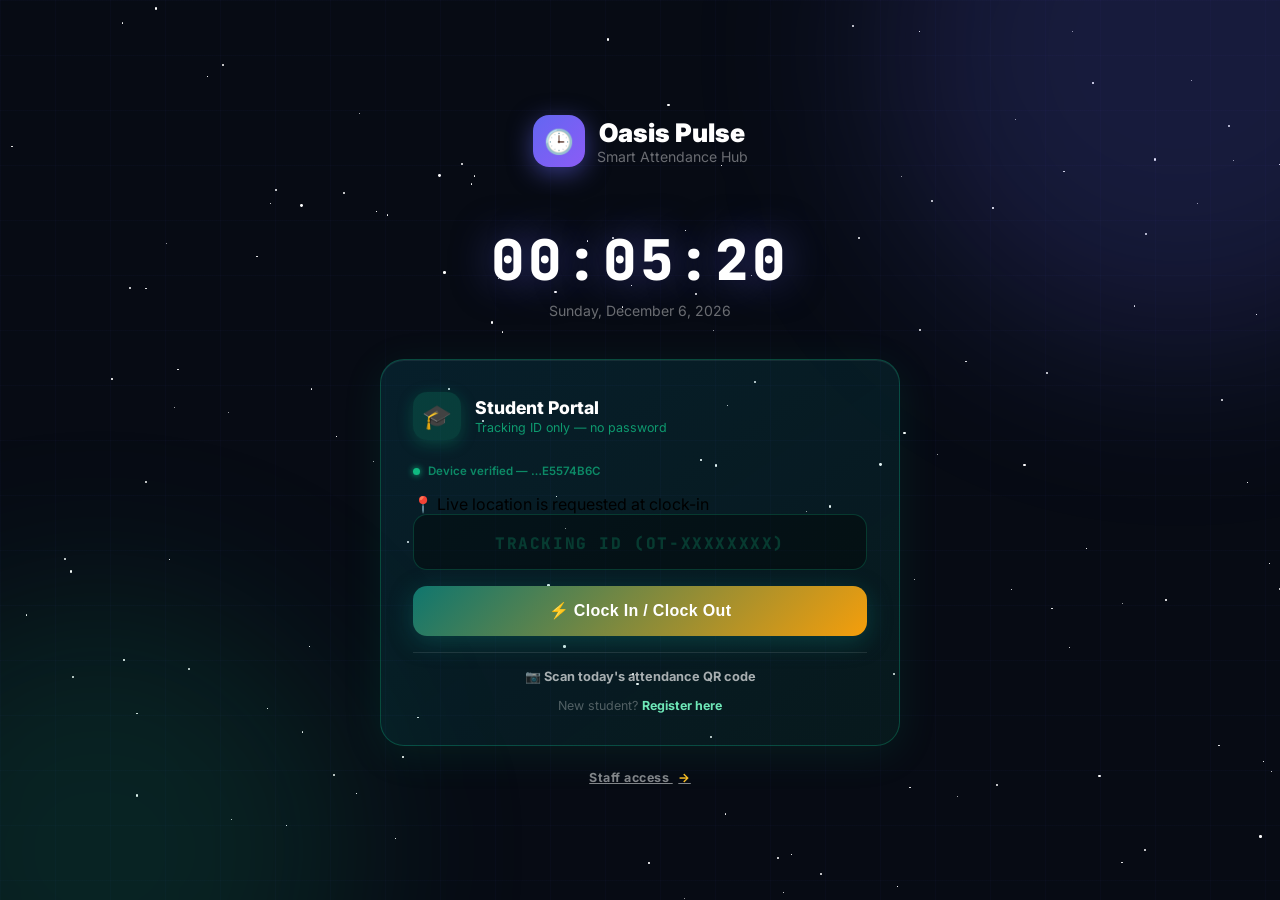
==== client/index.html @ b150f9ae "feat: student punch terminal, device binding, MAC/GPS, admin login fix, full UI redesign" ====
<!DOCTYPE html>
<html lang="en">
<head>
  <meta charset="UTF-8" />
  <meta name="viewport" content="width=device-width, initial-scale=1.0" />
  <title>Oasis Pulse - Smart Attendance Hub</title>
  <link rel="preconnect" href="https://fonts.googleapis.com" />
  <link href="https://fonts.googleapis.com/css2?family=Inter:wght@400;500;600;700;800;900&family=JetBrains+Mono:wght@400;700&display=swap" rel="stylesheet" />
  <style>
    *, *::before, *::after { box-sizing: border-box; margin: 0; padding: 0; }
    body {
      font-family: 'Inter', sans-serif;
      background: #070b14;
      min-height: 100vh;
      overflow-x: hidden;
      -webkit-font-smoothing: antialiased;
    }

    /* ── Stars ── */
    .stars { position: fixed; inset: 0; pointer-events: none; z-index: 0; }
    .star  { position: absolute; background: white; border-radius: 50%; animation: twinkle linear infinite; }
    @keyframes twinkle { 0%,100%{opacity:.05} 50%{opacity:.9} }

    /* ── Grid ── */
    .grid-bg {
      position: fixed; inset: 0; z-index: 0; pointer-events: none;
      background-image: linear-gradient(rgba(99,102,241,.03) 1px, transparent 1px),
                        linear-gradient(90deg, rgba(99,102,241,.03) 1px, transparent 1px);
      background-size: 55px 55px;
    }

    /* ── Orbs ── */
    .orb { position: fixed; border-radius: 50%; filter: blur(90px); pointer-events: none; z-index: 0; }
    .orb1 { width:600px;height:600px;background:rgba(99,102,241,.18);top:-250px;right:-200px; animation:drift 14s ease-in-out infinite; }
    .orb2 { width:500px;height:500px;background:rgba(16,185,129,.14);bottom:-200px;left:-150px; animation:drift 18s ease-in-out infinite reverse; }
    @keyframes drift { 0%,100%{transform:translate(0,0)} 50%{transform:translate(50px,-40px)} }

    /* ── Page layout ── */
    .page {
      min-height: 100vh; position: relative; z-index: 1;
      display: flex; flex-direction: column; align-items: center;
      justify-content: center; padding: 2rem 1rem;
    }

    /* ── Brand ── */
    .brand {
      text-align: center; margin-bottom: 2.5rem;
    }
    .brand-logo {
      display: inline-flex; align-items: center; gap: .75rem;
      margin-bottom: 1rem;
    }
    .brand-icon {
      width: 52px; height: 52px;
      background: linear-gradient(135deg, #6366f1, #8b5cf6);
      border-radius: 16px; display: flex; align-items: center; justify-content: center;
      font-size: 1.5rem; box-shadow: 0 6px 24px rgba(99,102,241,.5);
    }
    .brand-name { font-size: 1.6rem; font-weight: 900; color: white; }
    .brand-tagline { font-size: .88rem; color: rgba(255,255,255,.4); }

    /* ── Live clock ── */
    .live-clock {
      font-family: 'JetBrains Mono', monospace;
      font-size: 3.5rem; font-weight: 900; color: white;
      letter-spacing: .06em; text-align: center; margin-bottom: .3rem;
      text-shadow: 0 0 40px rgba(99,102,241,.5);
    }
    .live-date { font-size: .88rem; color: rgba(255,255,255,.4); text-align: center; margin-bottom: 2.5rem; }

    /* ── Portal grid ── */
    .portal-grid {
      display: grid; grid-template-columns: 1fr;
      gap: 1.5rem; width: 100%; max-width: 520px;
    }
    @media (max-width: 640px) { .portal-grid { grid-template-columns: 1fr; } }

    /* ── Portal card base ── */
    .portal-card {
      border-radius: 24px; padding: 2rem;
      border: 1.5px solid transparent;
      position: relative; overflow: hidden;
      transition: transform .3s cubic-bezier(.4,0,.2,1), box-shadow .3s ease;
      cursor: default;
    }

    /* ── STUDENT card — teal theme ── */
    .portal-card.student {
      background: linear-gradient(145deg, rgba(6,182,212,.12) 0%, rgba(16,185,129,.08) 100%);
      border-color: rgba(16,185,129,.3);
      box-shadow: 0 8px 40px rgba(16,185,129,.1), inset 0 1px 0 rgba(255,255,255,.07);
    }
    .portal-card.student:hover { transform: translateY(-4px); box-shadow: 0 20px 60px rgba(16,185,129,.2), inset 0 1px 0 rgba(255,255,255,.1); }

    /* Card header */
    .card-head {
      display: flex; align-items: center; gap: .875rem; margin-bottom: 1.5rem;
    }
    .card-icon {
      width: 48px; height: 48px; border-radius: 14px;
      display: flex; align-items: center; justify-content: center; font-size: 1.5rem; flex-shrink: 0;
    }
    .student .card-icon { background: rgba(16,185,129,.2); box-shadow: 0 4px 16px rgba(16,185,129,.25); }
    .card-title { font-size: 1.1rem; font-weight: 800; color: white; }
    .card-sub   { font-size: .78rem; margin-top: .15rem; }
    .student .card-sub { color: rgba(16,185,129,.8); }

    /* ── ID input field ── */
    .id-field {
      display: flex; gap: .5rem; margin-bottom: 1rem;
    }
    .id-input {
      flex: 1; padding: .875rem 1rem;
      background: rgba(0,0,0,.35);
      border: 1.5px solid rgba(16,185,129,.25);
      border-radius: 14px;
      font-family: 'JetBrains Mono', monospace;
      font-size: 1.2rem; font-weight: 900;
      color: #6ee7b7; letter-spacing: .18em;
      text-align: center; text-transform: uppercase;
      outline: none; transition: all .2s ease;
    }
    .id-input::placeholder { color: rgba(16,185,129,.25); letter-spacing: .1em; font-size: 1rem; }
    .id-input:focus {
      border-color: rgba(16,185,129,.7);
      background: rgba(0,0,0,.5);
      box-shadow: 0 0 0 3px rgba(16,185,129,.15), 0 0 20px rgba(16,185,129,.1);
      color: white;
    }

    /* ── Punch button ── */
    .punch-btn {
      width: 100%; padding: .95rem; border: none; border-radius: 14px;
      font-size: 1rem; font-weight: 800; cursor: pointer;
      transition: all .25s cubic-bezier(.4,0,.2,1);
      display: flex; align-items: center; justify-content: center; gap: .6rem;
      letter-spacing: .02em;
    }
    .punch-btn.idle {
      background: linear-gradient(135deg, #0f766e, #f59e0b);
      color: white; box-shadow: 0 6px 24px rgba(15,118,110,.4);
    }
    .punch-btn.idle:hover { transform: translateY(-2px); box-shadow: 0 12px 36px rgba(245,158,11,.45); }
    .punch-btn.loading {
      background: rgba(255,255,255,.08); color: rgba(255,255,255,.5);
      cursor: not-allowed;
    }
    .punch-btn.success-in  { background: linear-gradient(135deg,#0f766e,#14b8a6); color:white; box-shadow:0 6px 24px rgba(20,184,166,.5); }
    .punch-btn.success-out { background: linear-gradient(135deg,#dc2626,#e11d48); color:white; box-shadow:0 6px 24px rgba(225,29,72,.4); }
    .punch-btn.done        { background: rgba(255,255,255,.06); color:rgba(255,255,255,.4); cursor:not-allowed; }
    .punch-btn.error-state { background: rgba(239,68,68,.2); border:1px solid rgba(239,68,68,.4); color:#fca5a5; cursor:not-allowed; }
    .spin { width:18px;height:18px;border:2px solid rgba(255,255,255,.25);border-top-color:white;border-radius:50%;animation:spin .7s linear infinite;flex-shrink:0; }
    @keyframes spin { to{transform:rotate(360deg)} }

    /* ── Status result panel ── */
    .result-panel {
      margin-top: .875rem;
      border-radius: 12px; padding: .875rem 1rem;
      font-size: .82rem; font-weight: 500;
      display: none; animation: popIn .3s cubic-bezier(.4,0,.2,1);
    }
    @keyframes popIn { from{opacity:0;transform:scale(.96)} to{opacity:1;transform:scale(1)} }
    .result-panel.in   { background:rgba(16,185,129,.12); border:1px solid rgba(16,185,129,.3); color:#6ee7b7; display:block; }
    .result-panel.out  { background:rgba(239,68,68,.12);  border:1px solid rgba(239,68,68,.3);  color:#fca5a5; display:block; }
    .result-panel.done { background:rgba(245,158,11,.1);  border:1px solid rgba(245,158,11,.3); color:#fcd34d; display:block; }
    .result-panel.err  { background:rgba(239,68,68,.1);   border:1px solid rgba(239,68,68,.25); color:#fca5a5; display:block; }

    .result-name { font-size: .95rem; font-weight: 800; color: white; margin-bottom: .25rem; }
    .result-time { font-family: 'JetBrains Mono', monospace; font-size: .8rem; opacity: .7; }

    /* Device strip */
    .device-strip {
      display: flex; align-items: center; gap: .5rem;
      font-size: .72rem; color: rgba(16,185,129,.7);
      margin-bottom: 1rem; font-weight: 600;
    }
    .device-dot { width: 7px; height: 7px; border-radius: 50%; background: #10b981; box-shadow: 0 0 6px #10b981; flex-shrink: 0; animation: pulse 2s infinite; }
    @keyframes pulse { 0%,100%{opacity:1} 50%{opacity:.4} }

    .reg-link { text-align: center; margin-top: .875rem; font-size: .78rem; color: rgba(255,255,255,.3); }
    .reg-link a { color: #6ee7b7; font-weight: 700; text-decoration: none; }
    .reg-link a:hover { color: white; }

    .admin-entry {
      margin-top: 1.5rem; color: rgba(255,255,255,.5); font-size: .78rem;
      font-weight: 700; letter-spacing: .04em; transition: color .2s ease;
    }
    .admin-entry span { color: #fbbf24; margin-left: .35rem; }
    .admin-entry:hover { color: white; }

    .qr-access {
      margin-top: 1rem; padding-top: 1rem;
      border-top: 1px solid rgba(255,255,255,.1);
    }
    .qr-access summary {
      color: rgba(255,255,255,.65); cursor: pointer; font-size: .8rem;
      font-weight: 700; text-align: center; list-style: none;
    }
    .qr-access summary::-webkit-details-marker { display: none; }
    .qr-access summary:hover { color: white; }
    .qr-scanner-area {
      width: 100%; max-width: 280px; aspect-ratio: 1; margin: 1rem auto;
      background: #020617; border-radius: 14px; overflow: hidden; position: relative;
      display: grid; place-items: center; color: rgba(255,255,255,.55); text-align: center;
    }
    .qr-scanner-area video { width: 100%; height: 100%; object-fit: cover; }
    .scan-frame { position: absolute; inset: 18px; border: 2px solid #fbbf24; border-radius: 10px; pointer-events: none; }
    .scan-line { position: absolute; left: 0; right: 0; height: 2px; background: #fbbf24; animation: scanMove 2s linear infinite; }
    @keyframes scanMove { 0% { top: 10%; } 50% { top: 90%; } 100% { top: 10%; } }
    .qr-controls { display: flex; gap: .5rem; }
    .qr-controls button { flex: 1; padding: .65rem; border: 1px solid rgba(255,255,255,.2); border-radius: 10px; background: rgba(255,255,255,.08); color: white; cursor: pointer; font-weight: 700; }
    .qr-controls button:hover:not(:disabled) { background: rgba(251,191,36,.18); border-color: #fbbf24; }
    .qr-controls button:disabled { opacity: .45; cursor: not-allowed; }
  </style>
</head>
<body>

<div class="stars"  id="stars"></div>
<div class="grid-bg"></div>
<div class="orb orb1"></div>
<div class="orb orb2"></div>

<div class="page">

  <!-- Brand -->
  <div class="brand">
    <div class="brand-logo">
      <div class="brand-icon">🕒</div>
      <div>
        <div class="brand-name">Oasis Pulse</div>
        <div class="brand-tagline">Smart Attendance Hub</div>
      </div>
    </div>
  </div>

  <!-- Live clock -->
  <div class="live-clock" id="live-clock">00:00:00</div>
  <div class="live-date"  id="live-date">—</div>

  <!-- Student portal -->
  <div class="portal-grid">

    <!-- ══ STUDENT PORTAL ══ -->
    <div class="portal-card student">
      <div class="card-head">
        <div class="card-icon">🎓</div>
        <div>
          <div class="card-title">Student Portal</div>
          <div class="card-sub">Tracking ID only — no password</div>
        </div>
      </div>

      <div class="device-strip">
        <span class="device-dot"></span>
        <span id="device-label">Detecting device…</span>
      </div>
      <div class="location-status" id="punch-location-status">📍 Live location is requested at clock-in</div>

      <form id="punch-form" novalidate autocomplete="off">
        <div class="id-field">
          <input type="text" id="clock-id-input" class="id-input"
                 placeholder="Tracking ID (OT-XXXXXXXX)" maxlength="12"
                 autocapitalize="characters" spellcheck="false"
                 autocomplete="off" />
        </div>

        <button type="submit" class="punch-btn idle" id="punch-btn">
          <span id="punch-btn-text">⚡ Clock In / Clock Out</span>
        </button>
      </form>

      <div class="result-panel" id="result-panel">
        <div class="result-name" id="result-name"></div>
        <div id="result-msg"></div>
        <div class="result-time" id="result-time"></div>
      </div>

      <details class="qr-access">
        <summary>📷 Scan today's attendance QR code</summary>
        <div class="qr-scanner-area" id="scanner-area">
          <div id="scanner-placeholder">Camera is off</div>
          <video id="qr-video" style="display:none;" playsinline></video>
          <div class="scan-frame" id="scan-frame" style="display:none;"><div class="scan-line"></div></div>
        </div>
        <div id="qr-alert" class="result-panel"></div>
        <div class="qr-controls">
          <button type="button" id="start-scan-btn">Start camera</button>
          <button type="button" id="stop-scan-btn" disabled>Stop camera</button>
        </div>
      </details>

      <div class="reg-link">
        New student? <a href="register.html">Register here</a>
      </div>
    </div>

  </div><!-- .portal-grid -->

  <a class="admin-entry" href="admin-login.html">Staff access <span>→</span></a>

</div><!-- .page -->

<div id="toast-container" style="position:fixed;bottom:1.5rem;right:1.5rem;z-index:9999;display:flex;flex-direction:column;gap:.5rem;"></div>

<script src="js/api.js"></script>
<script src="js/fingerprint.js"></script>
<script src="js/location.js"></script>
<script>
  // ── Stars ──────────────────────────────────────────────
  (function(){
    const c=document.getElementById('stars');
    for(let i=0;i<140;i++){
      const s=document.createElement('div'); s.className='star';
      const z=.4+Math.random()*2.4;
      s.style.cssText=`width:${z}px;height:${z}px;left:${Math.random()*100}%;top:${Math.random()*100}%;animation-duration:${1.5+Math.random()*3.5}s;animation-delay:${Math.random()*5}s`;
      c.appendChild(s);
    }
  })();

  // ── Auth redirect (if already logged in as admin) ─────
  const et=localStorage.getItem('tm_token'), eu=JSON.parse(localStorage.getItem('tm_user')||'null');
  if(et && eu && eu.role==='admin') window.location.href='admin.html';

  // ── If already logged in as student → pre-fill their ID
  if(et && eu && eu.role==='student'){
    const input=document.getElementById('clock-id-input');
    if(input && eu.clock_in_id) input.value=eu.clock_in_id;
  }

  // ── Live wall clock ────────────────────────────────────
  function updateClock(){
    const now=new Date();
    document.getElementById('live-clock').textContent=now.toLocaleTimeString('en-US',{hour12:false});
    document.getElementById('live-date').textContent=now.toLocaleDateString('en-US',{weekday:'long',year:'numeric',month:'long',day:'numeric'});
  }
  updateClock(); setInterval(updateClock,1000);

  // ── Fingerprint ────────────────────────────────────────
  let fp=null;
  (async()=>{
    try{
      fp=await getFingerprint();
      document.getElementById('device-label').textContent='Device verified — …'+fp.slice(-8).toUpperCase();
    }catch(e){
      document.getElementById('device-label').textContent='Device detection failed';
    }
  })();

  // ── Auto-format ID input ───────────────────────────────
  const idInput=document.getElementById('clock-id-input');
  idInput.addEventListener('input',function(){
    let v=this.value.toUpperCase().replace(/[^A-Z0-9-]/g,'');
    if(v.length>0&&!v.startsWith('OT-')){
      if(v.startsWith('OT')) v='OT-'+v.slice(2);
      else if(!v.includes('-')) v='OT-'+v;
    }
    this.value=v;
  });

  // ── Show toast ─────────────────────────────────────────
  function toast(msg,color){
    const t=document.createElement('div');
    t.style.cssText=`background:${color};color:white;padding:.75rem 1.25rem;border-radius:12px;font-size:.85rem;font-weight:600;box-shadow:0 8px 32px rgba(0,0,0,.4);max-width:320px;animation:slideIn .3s ease`;
    t.textContent=msg;
    document.getElementById('toast-container').appendChild(t);
    setTimeout(()=>{t.style.opacity='0';t.style.transition='opacity .3s';setTimeout(()=>t.remove(),350);},3500);
  }

  // ── Result panel helper ────────────────────────────────
  function showResult(type, name, msg, time){
    const panel=document.getElementById('result-panel');
    const btn  =document.getElementById('punch-btn');
    panel.className=`result-panel ${type}`;
    document.getElementById('result-name').textContent=name||'';
    document.getElementById('result-msg').textContent=msg||'';
    document.getElementById('result-time').textContent=time||'';

    if(type==='in'){
      btn.className='punch-btn success-out';
      document.getElementById('punch-btn-text').textContent='🚪 Clock Out now?';
      btn.disabled=false;
    } else if(type==='out'){
      btn.className='punch-btn done';
      document.getElementById('punch-btn-text').textContent='✅ Attendance Complete';
      btn.disabled=true;
    } else if(type==='done'){
      btn.className='punch-btn done';
      document.getElementById('punch-btn-text').textContent='✅ Already Complete Today';
      btn.disabled=true;
    } else {
      btn.className='punch-btn idle';
      document.getElementById('punch-btn-text').textContent='⚡ Clock In / Clock Out';
      btn.disabled=false;
    }
  }

  // ── Punch form ─────────────────────────────────────────
  let lastClockId = null;
  let lastToken   = null;
  let qrToken     = null;
  let punchState  = 'idle'; // idle | clocked_in | done

  document.getElementById('punch-form').addEventListener('submit', async e => {
    e.preventDefault();
    const clockId = idInput.value.trim().toUpperCase();

    if(!clockId || clockId.length < 4){
      showResult('err','','Please enter your Tracking ID (e.g. OT-ABC12345)','');
      return;
    }

    const btn=document.getElementById('punch-btn');
    btn.className='punch-btn loading'; btn.disabled=true;
    document.getElementById('punch-btn-text').innerHTML='<span class="spin"></span> Processing…';
    document.getElementById('result-panel').className='result-panel';

    try {
      const location = await getLiveLocation();
      setLocationStatus('punch-location-status', location);
      const data = await api.post('/attendance/punch', {
        clock_in_id: clockId,
        fingerprint: fp,
        qr_token: qrToken,
        latitude: location?.latitude,
        longitude: location?.longitude,
        accuracy: location?.accuracy
      });

      // Store auth from punch response
      if(data.token){
        localStorage.setItem('tm_token', data.token);
        localStorage.setItem('tm_user',  JSON.stringify(data.student));
      }

      lastClockId = clockId;
      lastToken   = data.token;
      qrToken = null;

      const att  = data.attendance;
      const ci   = att?.clock_in_time  ? new Date(att.clock_in_time).toLocaleTimeString('en-US',{hour:'2-digit',minute:'2-digit',second:'2-digit'})  : null;
      const co   = att?.clock_out_time ? new Date(att.clock_out_time).toLocaleTimeString('en-US',{hour:'2-digit',minute:'2-digit',second:'2-digit'}) : null;

      if(data.action==='clocked_in'){
        punchState='clocked_in';
        showResult('in', data.student.full_name, data.message, ci ? `Clocked in at ${ci}` : '');
        toast(data.message,'#10b981');
      } else if(data.action==='clocked_out'){
        punchState='done';
        showResult('out', data.student.full_name, data.message, `${ci} → ${co}`);
        toast(data.message,'#ef4444');
      } else if(data.action==='already_complete'){
        punchState='done';
        showResult('done', data.student?.full_name||'', data.error, `${ci} → ${co}`);
      }

    } catch(err) {
      btn.className='punch-btn idle'; btn.disabled=false;
      document.getElementById('punch-btn-text').textContent='⚡ Clock In / Clock Out';
      showResult('err','',err.message||'Something went wrong. Please try again.','');
    }
  });

  // ── QR scanner ─────────────────────────────────────────
  let videoStream = null;
  let scanning = false;
  let scanCanvas = null;
  let scanCtx = null;
  document.getElementById('start-scan-btn').addEventListener('click', startScanner);
  document.getElementById('stop-scan-btn').addEventListener('click', stopScanner);

  async function startScanner() {
    if (typeof jsQR === 'undefined') {
      const script = document.createElement('script');
      script.src = 'https://cdn.jsdelivr.net/npm/jsqr@1.4.0/dist/jsQR.js';
      script.onload = startScannerInternal;
      script.onerror = () => showQRAlert('QR scanner is unavailable. Enter your ID manually.', 'err');
      document.head.appendChild(script);
      return;
    }
    startScannerInternal();
  }

  async function startScannerInternal() {
    try {
      videoStream = await navigator.mediaDevices.getUserMedia({ video: { facingMode: 'environment' } });
      const video = document.getElementById('qr-video');
      video.srcObject = videoStream;
      await video.play();
      video.style.display = 'block';
      document.getElementById('scanner-placeholder').style.display = 'none';
      document.getElementById('scan-frame').style.display = 'block';
      document.getElementById('start-scan-btn').disabled = true;
      document.getElementById('stop-scan-btn').disabled = false;
      scanCanvas = document.createElement('canvas');
      scanCtx = scanCanvas.getContext('2d');
      scanning = true;
      showQRAlert('Camera active. Hold the daily QR code in the frame.', 'in');
      requestAnimationFrame(scanFrame);
    } catch (err) {
      showQRAlert('Camera access was denied. Enter your ID manually.', 'err');
    }
  }

  function stopScanner() {
    scanning = false;
    if (videoStream) videoStream.getTracks().forEach(track => track.stop());
    videoStream = null;
    document.getElementById('qr-video').style.display = 'none';
    document.getElementById('scanner-placeholder').style.display = 'block';
    document.getElementById('scan-frame').style.display = 'none';
    document.getElementById('start-scan-btn').disabled = false;
    document.getElementById('stop-scan-btn').disabled = true;
  }

  function scanFrame() {
    if (!scanning) return;
    const video = document.getElementById('qr-video');
    if (video.readyState === video.HAVE_ENOUGH_DATA) {
      scanCanvas.width = video.videoWidth;
      scanCanvas.height = video.videoHeight;
      scanCtx.drawImage(video, 0, 0, scanCanvas.width, scanCanvas.height);
      const code = jsQR(scanCtx.getImageData(0, 0, scanCanvas.width, scanCanvas.height).data, scanCanvas.width, scanCanvas.height);
      if (code) {
        stopScanner();
        processQRCode(code.data);
        return;
      }
    }
    requestAnimationFrame(scanFrame);
  }

  function showQRAlert(message, type) {
    const alert = document.getElementById('qr-alert');
    alert.className = `result-panel ${type}`;
    alert.textContent = message;
  }

  function processQRCode(raw) {
    try {
      const payload = JSON.parse(raw);
      if (!payload.token) throw new Error('Invalid QR code format.');
      qrToken = payload.token;
      showQRAlert('QR verified. Enter your Tracking ID to clock in.', 'in');
      if (idInput.value.trim()) document.getElementById('punch-form').requestSubmit();
    } catch (err) {
      qrToken = null;
      showQRAlert(err.message || 'Invalid or expired QR code.', 'err');
    }
  }

</script>
</body>
</html>
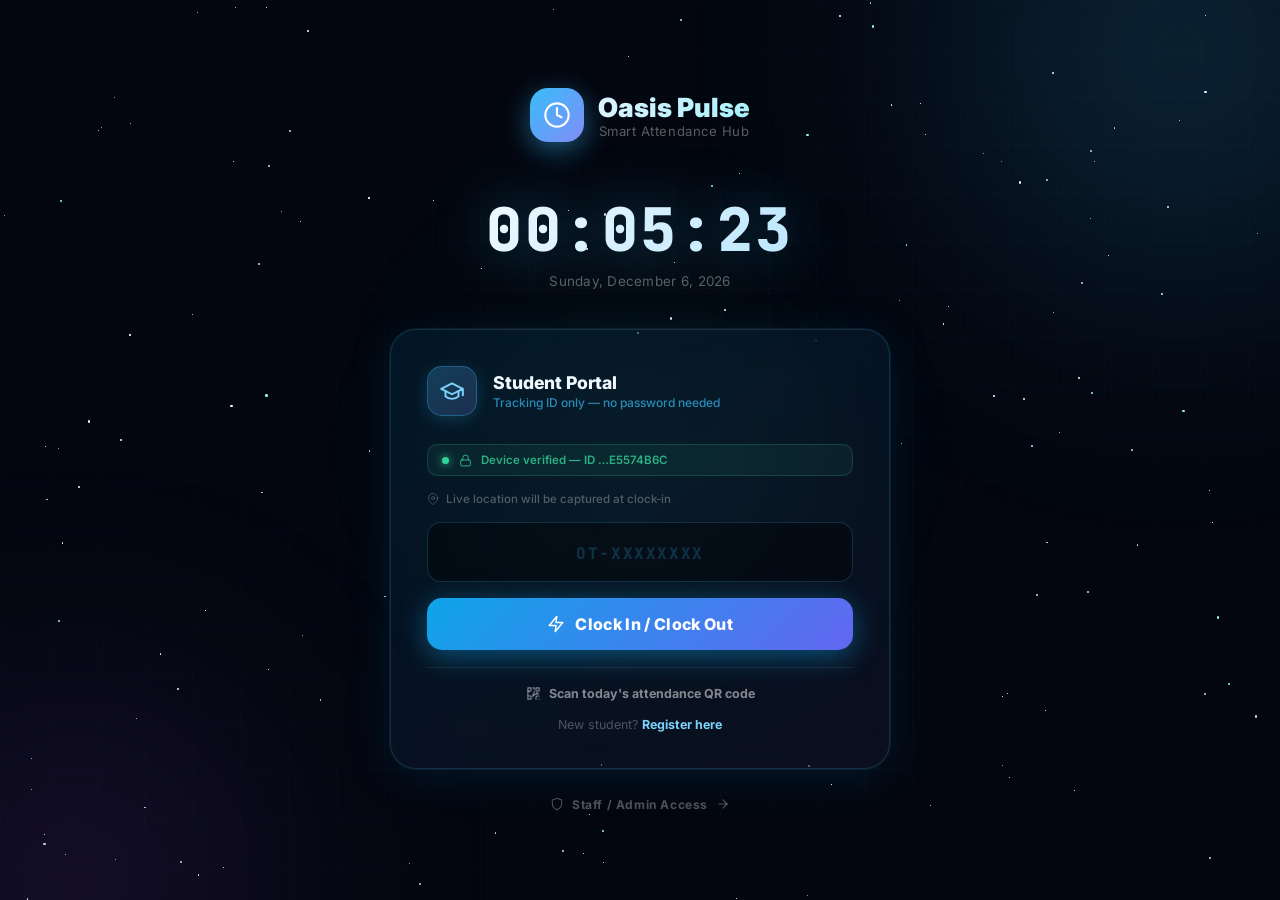
==== commit 89cb1074: "feat: full SVG icon redesign, new color palette, fix admin students, fix auto clock-out" ====
--- a/client/index.html
+++ b/client/index.html
@@ -1,231 +1,230 @@
 <!DOCTYPE html>
 <html lang="en">
 <head>
-  <meta charset="UTF-8" />
-  <meta name="viewport" content="width=device-width, initial-scale=1.0" />
-  <title>Oasis Pulse - Smart Attendance Hub</title>
-  <link rel="preconnect" href="https://fonts.googleapis.com" />
-  <link href="https://fonts.googleapis.com/css2?family=Inter:wght@400;500;600;700;800;900&family=JetBrains+Mono:wght@400;700&display=swap" rel="stylesheet" />
+  <meta charset="UTF-8"/>
+  <meta name="viewport" content="width=device-width,initial-scale=1.0"/>
+  <title>Oasis Pulse — Attendance</title>
+  <link rel="preconnect" href="https://fonts.googleapis.com"/>
+  <link href="https://fonts.googleapis.com/css2?family=Inter:wght@400;500;600;700;800;900&family=JetBrains+Mono:wght@400;700&display=swap" rel="stylesheet"/>
   <style>
-    *, *::before, *::after { box-sizing: border-box; margin: 0; padding: 0; }
-    body {
-      font-family: 'Inter', sans-serif;
-      background: #070b14;
-      min-height: 100vh;
-      overflow-x: hidden;
-      -webkit-font-smoothing: antialiased;
-    }
+    *,*::before,*::after{box-sizing:border-box;margin:0;padding:0}
+    body{font-family:'Inter',sans-serif;background:#03060f;min-height:100vh;overflow-x:hidden;-webkit-font-smoothing:antialiased}
 
     /* ── Stars ── */
-    .stars { position: fixed; inset: 0; pointer-events: none; z-index: 0; }
-    .star  { position: absolute; background: white; border-radius: 50%; animation: twinkle linear infinite; }
-    @keyframes twinkle { 0%,100%{opacity:.05} 50%{opacity:.9} }
-
-    /* ── Grid ── */
-    .grid-bg {
-      position: fixed; inset: 0; z-index: 0; pointer-events: none;
-      background-image: linear-gradient(rgba(99,102,241,.03) 1px, transparent 1px),
-                        linear-gradient(90deg, rgba(99,102,241,.03) 1px, transparent 1px);
-      background-size: 55px 55px;
-    }
-
-    /* ── Orbs ── */
-    .orb { position: fixed; border-radius: 50%; filter: blur(90px); pointer-events: none; z-index: 0; }
-    .orb1 { width:600px;height:600px;background:rgba(99,102,241,.18);top:-250px;right:-200px; animation:drift 14s ease-in-out infinite; }
-    .orb2 { width:500px;height:500px;background:rgba(16,185,129,.14);bottom:-200px;left:-150px; animation:drift 18s ease-in-out infinite reverse; }
-    @keyframes drift { 0%,100%{transform:translate(0,0)} 50%{transform:translate(50px,-40px)} }
-
-    /* ── Page layout ── */
-    .page {
-      min-height: 100vh; position: relative; z-index: 1;
-      display: flex; flex-direction: column; align-items: center;
-      justify-content: center; padding: 2rem 1rem;
-    }
+    .stars{position:fixed;inset:0;pointer-events:none;z-index:0}
+    .star{position:absolute;border-radius:50%;animation:twinkle linear infinite}
+    @keyframes twinkle{0%,100%{opacity:.04}50%{opacity:.95}}
+
+    /* ── Mesh grid ── */
+    .grid-bg{position:fixed;inset:0;z-index:0;pointer-events:none;
+      background-image:linear-gradient(rgba(56,189,248,.025) 1px,transparent 1px),
+                       linear-gradient(90deg,rgba(56,189,248,.025) 1px,transparent 1px);
+      background-size:48px 48px}
+
+    /* ── Ambient orbs ── */
+    .orb{position:fixed;border-radius:50%;filter:blur(110px);pointer-events:none;z-index:0}
+    .orb-a{width:700px;height:700px;background:radial-gradient(circle,rgba(56,189,248,.22),transparent 70%);top:-300px;right:-250px;animation:orbDrift 16s ease-in-out infinite}
+    .orb-b{width:550px;height:550px;background:radial-gradient(circle,rgba(168,85,247,.18),transparent 70%);bottom:-250px;left:-200px;animation:orbDrift 20s ease-in-out infinite reverse}
+    .orb-c{width:350px;height:350px;background:radial-gradient(circle,rgba(52,211,153,.14),transparent 70%);top:50%;left:50%;transform:translate(-50%,-50%);animation:orbDrift 12s ease-in-out infinite 4s}
+    @keyframes orbDrift{0%,100%{transform:translate(0,0)}50%{transform:translate(40px,-35px)}}
+
+    /* ── Layout ── */
+    .page{min-height:100vh;position:relative;z-index:1;display:flex;flex-direction:column;align-items:center;justify-content:center;padding:2rem 1rem}
 
     /* ── Brand ── */
-    .brand {
-      text-align: center; margin-bottom: 2.5rem;
-    }
-    .brand-logo {
-      display: inline-flex; align-items: center; gap: .75rem;
-      margin-bottom: 1rem;
-    }
-    .brand-icon {
-      width: 52px; height: 52px;
-      background: linear-gradient(135deg, #6366f1, #8b5cf6);
-      border-radius: 16px; display: flex; align-items: center; justify-content: center;
-      font-size: 1.5rem; box-shadow: 0 6px 24px rgba(99,102,241,.5);
-    }
-    .brand-name { font-size: 1.6rem; font-weight: 900; color: white; }
-    .brand-tagline { font-size: .88rem; color: rgba(255,255,255,.4); }
-
-    /* ── Live clock ── */
-    .live-clock {
-      font-family: 'JetBrains Mono', monospace;
-      font-size: 3.5rem; font-weight: 900; color: white;
-      letter-spacing: .06em; text-align: center; margin-bottom: .3rem;
-      text-shadow: 0 0 40px rgba(99,102,241,.5);
-    }
-    .live-date { font-size: .88rem; color: rgba(255,255,255,.4); text-align: center; margin-bottom: 2.5rem; }
-
-    /* ── Portal grid ── */
-    .portal-grid {
-      display: grid; grid-template-columns: 1fr;
-      gap: 1.5rem; width: 100%; max-width: 520px;
-    }
-    @media (max-width: 640px) { .portal-grid { grid-template-columns: 1fr; } }
-
-    /* ── Portal card base ── */
-    .portal-card {
-      border-radius: 24px; padding: 2rem;
-      border: 1.5px solid transparent;
-      position: relative; overflow: hidden;
-      transition: transform .3s cubic-bezier(.4,0,.2,1), box-shadow .3s ease;
-      cursor: default;
-    }
-
-    /* ── STUDENT card — teal theme ── */
-    .portal-card.student {
-      background: linear-gradient(145deg, rgba(6,182,212,.12) 0%, rgba(16,185,129,.08) 100%);
-      border-color: rgba(16,185,129,.3);
-      box-shadow: 0 8px 40px rgba(16,185,129,.1), inset 0 1px 0 rgba(255,255,255,.07);
-    }
-    .portal-card.student:hover { transform: translateY(-4px); box-shadow: 0 20px 60px rgba(16,185,129,.2), inset 0 1px 0 rgba(255,255,255,.1); }
-
-    /* Card header */
-    .card-head {
-      display: flex; align-items: center; gap: .875rem; margin-bottom: 1.5rem;
-    }
-    .card-icon {
-      width: 48px; height: 48px; border-radius: 14px;
-      display: flex; align-items: center; justify-content: center; font-size: 1.5rem; flex-shrink: 0;
-    }
-    .student .card-icon { background: rgba(16,185,129,.2); box-shadow: 0 4px 16px rgba(16,185,129,.25); }
-    .card-title { font-size: 1.1rem; font-weight: 800; color: white; }
-    .card-sub   { font-size: .78rem; margin-top: .15rem; }
-    .student .card-sub { color: rgba(16,185,129,.8); }
-
-    /* ── ID input field ── */
-    .id-field {
-      display: flex; gap: .5rem; margin-bottom: 1rem;
-    }
-    .id-input {
-      flex: 1; padding: .875rem 1rem;
-      background: rgba(0,0,0,.35);
-      border: 1.5px solid rgba(16,185,129,.25);
-      border-radius: 14px;
-      font-family: 'JetBrains Mono', monospace;
-      font-size: 1.2rem; font-weight: 900;
-      color: #6ee7b7; letter-spacing: .18em;
-      text-align: center; text-transform: uppercase;
-      outline: none; transition: all .2s ease;
-    }
-    .id-input::placeholder { color: rgba(16,185,129,.25); letter-spacing: .1em; font-size: 1rem; }
-    .id-input:focus {
-      border-color: rgba(16,185,129,.7);
-      background: rgba(0,0,0,.5);
-      box-shadow: 0 0 0 3px rgba(16,185,129,.15), 0 0 20px rgba(16,185,129,.1);
-      color: white;
+    .brand{text-align:center;margin-bottom:2.25rem}
+    .brand-logo{display:inline-flex;align-items:center;gap:.875rem;margin-bottom:.75rem}
+    .brand-icon{
+      width:54px;height:54px;
+      background:linear-gradient(135deg,#38bdf8,#818cf8);
+      border-radius:18px;display:flex;align-items:center;justify-content:center;
+      box-shadow:0 8px 28px rgba(56,189,248,.45);color:white;flex-shrink:0
+    }
+    .brand-icon svg{width:28px;height:28px}
+    .brand-name{font-size:1.65rem;font-weight:900;
+      background:linear-gradient(135deg,#e0f2fe,#a5f3fc);
+      -webkit-background-clip:text;-webkit-text-fill-color:transparent;background-clip:text}
+    .brand-tagline{font-size:.82rem;color:rgba(255,255,255,.35);letter-spacing:.04em}
+
+    /* ── Clock display ── */
+    .live-clock{
+      font-family:'JetBrains Mono',monospace;font-size:3.75rem;font-weight:900;
+      background:linear-gradient(135deg,#f0f9ff,#bae6fd);
+      -webkit-background-clip:text;-webkit-text-fill-color:transparent;background-clip:text;
+      letter-spacing:.04em;text-align:center;margin-bottom:.25rem;
+      filter:drop-shadow(0 0 30px rgba(56,189,248,.4))
+    }
+    .live-date{font-size:.84rem;color:rgba(255,255,255,.35);text-align:center;margin-bottom:2.5rem;letter-spacing:.02em}
+
+    /* ── Portal card ── */
+    .portal-card{
+      width:100%;max-width:500px;border-radius:26px;padding:2.25rem;
+      border:1px solid rgba(56,189,248,.18);
+      background:linear-gradient(145deg,rgba(14,165,233,.1) 0%,rgba(129,140,248,.07) 100%);
+      backdrop-filter:blur(20px);
+      box-shadow:0 8px 48px rgba(14,165,233,.12),0 0 0 1px rgba(255,255,255,.06);
+      transition:transform .3s ease,box-shadow .3s ease
+    }
+    .portal-card:hover{transform:translateY(-5px);box-shadow:0 24px 64px rgba(14,165,233,.2),0 0 0 1px rgba(56,189,248,.25)}
+
+    .card-head{display:flex;align-items:center;gap:1rem;margin-bottom:1.75rem}
+    .card-icon{
+      width:50px;height:50px;border-radius:15px;flex-shrink:0;
+      background:linear-gradient(135deg,rgba(56,189,248,.25),rgba(129,140,248,.2));
+      border:1px solid rgba(56,189,248,.3);
+      display:flex;align-items:center;justify-content:center;
+      box-shadow:0 4px 16px rgba(56,189,248,.2);color:#7dd3fc
+    }
+    .card-icon svg{width:26px;height:26px}
+    .card-title{font-size:1.1rem;font-weight:800;color:#f0f9ff}
+    .card-sub{font-size:.75rem;color:rgba(56,189,248,.7);margin-top:.15rem;font-weight:500}
+
+    /* ── Device verified strip ── */
+    .device-strip{
+      display:flex;align-items:center;gap:.6rem;
+      font-size:.72rem;color:rgba(52,211,153,.8);font-weight:600;
+      margin-bottom:1rem;padding:.5rem .875rem;
+      background:rgba(52,211,153,.08);border:1px solid rgba(52,211,153,.18);
+      border-radius:10px
+    }
+    .device-dot{width:7px;height:7px;border-radius:50%;background:#34d399;box-shadow:0 0 8px #34d399;flex-shrink:0;animation:pulse 2s infinite}
+    .device-strip svg{width:13px;height:13px;flex-shrink:0}
+    @keyframes pulse{0%,100%{opacity:1;box-shadow:0 0 8px #34d399}50%{opacity:.5;box-shadow:0 0 16px #34d399}}
+
+    /* ── Location status ── */
+    .location-status{
+      display:flex;align-items:center;gap:.45rem;
+      font-size:.72rem;color:rgba(255,255,255,.3);
+      margin-bottom:1rem;font-weight:500
+    }
+    .location-status svg{width:12px;height:12px;flex-shrink:0;color:rgba(255,255,255,.25)}
+    .location-status.location-ready{color:#6ee7b7}
+    .location-status.location-ready svg{color:#6ee7b7}
+
+    /* ── ID input ── */
+    .id-input{
+      width:100%;padding:.95rem 1rem;
+      background:rgba(0,0,0,.4);
+      border:1.5px solid rgba(56,189,248,.2);
+      border-radius:14px;
+      font-family:'JetBrains Mono',monospace;
+      font-size:1.3rem;font-weight:900;
+      color:#7dd3fc;letter-spacing:.2em;
+      text-align:center;text-transform:uppercase;
+      outline:none;transition:all .22s ease;
+      margin-bottom:1rem
+    }
+    .id-input::placeholder{color:rgba(56,189,248,.2);letter-spacing:.1em;font-size:1rem}
+    .id-input:focus{
+      border-color:rgba(56,189,248,.6);
+      background:rgba(0,0,0,.55);
+      box-shadow:0 0 0 3px rgba(56,189,248,.12),0 0 24px rgba(56,189,248,.08);
+      color:#e0f2fe
     }
 
     /* ── Punch button ── */
-    .punch-btn {
-      width: 100%; padding: .95rem; border: none; border-radius: 14px;
-      font-size: 1rem; font-weight: 800; cursor: pointer;
-      transition: all .25s cubic-bezier(.4,0,.2,1);
-      display: flex; align-items: center; justify-content: center; gap: .6rem;
-      letter-spacing: .02em;
-    }
-    .punch-btn.idle {
-      background: linear-gradient(135deg, #0f766e, #f59e0b);
-      color: white; box-shadow: 0 6px 24px rgba(15,118,110,.4);
-    }
-    .punch-btn.idle:hover { transform: translateY(-2px); box-shadow: 0 12px 36px rgba(245,158,11,.45); }
-    .punch-btn.loading {
-      background: rgba(255,255,255,.08); color: rgba(255,255,255,.5);
-      cursor: not-allowed;
-    }
-    .punch-btn.success-in  { background: linear-gradient(135deg,#0f766e,#14b8a6); color:white; box-shadow:0 6px 24px rgba(20,184,166,.5); }
-    .punch-btn.success-out { background: linear-gradient(135deg,#dc2626,#e11d48); color:white; box-shadow:0 6px 24px rgba(225,29,72,.4); }
-    .punch-btn.done        { background: rgba(255,255,255,.06); color:rgba(255,255,255,.4); cursor:not-allowed; }
-    .punch-btn.error-state { background: rgba(239,68,68,.2); border:1px solid rgba(239,68,68,.4); color:#fca5a5; cursor:not-allowed; }
-    .spin { width:18px;height:18px;border:2px solid rgba(255,255,255,.25);border-top-color:white;border-radius:50%;animation:spin .7s linear infinite;flex-shrink:0; }
-    @keyframes spin { to{transform:rotate(360deg)} }
-
-    /* ── Status result panel ── */
-    .result-panel {
-      margin-top: .875rem;
-      border-radius: 12px; padding: .875rem 1rem;
-      font-size: .82rem; font-weight: 500;
-      display: none; animation: popIn .3s cubic-bezier(.4,0,.2,1);
-    }
-    @keyframes popIn { from{opacity:0;transform:scale(.96)} to{opacity:1;transform:scale(1)} }
-    .result-panel.in   { background:rgba(16,185,129,.12); border:1px solid rgba(16,185,129,.3); color:#6ee7b7; display:block; }
-    .result-panel.out  { background:rgba(239,68,68,.12);  border:1px solid rgba(239,68,68,.3);  color:#fca5a5; display:block; }
-    .result-panel.done { background:rgba(245,158,11,.1);  border:1px solid rgba(245,158,11,.3); color:#fcd34d; display:block; }
-    .result-panel.err  { background:rgba(239,68,68,.1);   border:1px solid rgba(239,68,68,.25); color:#fca5a5; display:block; }
-
-    .result-name { font-size: .95rem; font-weight: 800; color: white; margin-bottom: .25rem; }
-    .result-time { font-family: 'JetBrains Mono', monospace; font-size: .8rem; opacity: .7; }
-
-    /* Device strip */
-    .device-strip {
-      display: flex; align-items: center; gap: .5rem;
-      font-size: .72rem; color: rgba(16,185,129,.7);
-      margin-bottom: 1rem; font-weight: 600;
-    }
-    .device-dot { width: 7px; height: 7px; border-radius: 50%; background: #10b981; box-shadow: 0 0 6px #10b981; flex-shrink: 0; animation: pulse 2s infinite; }
-    @keyframes pulse { 0%,100%{opacity:1} 50%{opacity:.4} }
-
-    .reg-link { text-align: center; margin-top: .875rem; font-size: .78rem; color: rgba(255,255,255,.3); }
-    .reg-link a { color: #6ee7b7; font-weight: 700; text-decoration: none; }
-    .reg-link a:hover { color: white; }
-
-    .admin-entry {
-      margin-top: 1.5rem; color: rgba(255,255,255,.5); font-size: .78rem;
-      font-weight: 700; letter-spacing: .04em; transition: color .2s ease;
-    }
-    .admin-entry span { color: #fbbf24; margin-left: .35rem; }
-    .admin-entry:hover { color: white; }
-
-    .qr-access {
-      margin-top: 1rem; padding-top: 1rem;
-      border-top: 1px solid rgba(255,255,255,.1);
-    }
-    .qr-access summary {
-      color: rgba(255,255,255,.65); cursor: pointer; font-size: .8rem;
-      font-weight: 700; text-align: center; list-style: none;
-    }
-    .qr-access summary::-webkit-details-marker { display: none; }
-    .qr-access summary:hover { color: white; }
-    .qr-scanner-area {
-      width: 100%; max-width: 280px; aspect-ratio: 1; margin: 1rem auto;
-      background: #020617; border-radius: 14px; overflow: hidden; position: relative;
-      display: grid; place-items: center; color: rgba(255,255,255,.55); text-align: center;
-    }
-    .qr-scanner-area video { width: 100%; height: 100%; object-fit: cover; }
-    .scan-frame { position: absolute; inset: 18px; border: 2px solid #fbbf24; border-radius: 10px; pointer-events: none; }
-    .scan-line { position: absolute; left: 0; right: 0; height: 2px; background: #fbbf24; animation: scanMove 2s linear infinite; }
-    @keyframes scanMove { 0% { top: 10%; } 50% { top: 90%; } 100% { top: 10%; } }
-    .qr-controls { display: flex; gap: .5rem; }
-    .qr-controls button { flex: 1; padding: .65rem; border: 1px solid rgba(255,255,255,.2); border-radius: 10px; background: rgba(255,255,255,.08); color: white; cursor: pointer; font-weight: 700; }
-    .qr-controls button:hover:not(:disabled) { background: rgba(251,191,36,.18); border-color: #fbbf24; }
-    .qr-controls button:disabled { opacity: .45; cursor: not-allowed; }
+    .punch-btn{
+      width:100%;padding:1rem;border:none;border-radius:15px;
+      font-size:1rem;font-weight:800;cursor:pointer;
+      transition:all .25s cubic-bezier(.4,0,.2,1);
+      display:flex;align-items:center;justify-content:center;gap:.65rem;
+      letter-spacing:.02em;font-family:'Inter',sans-serif
+    }
+    .punch-btn.idle{
+      background:linear-gradient(135deg,#0ea5e9,#6366f1);
+      color:white;box-shadow:0 6px 28px rgba(14,165,233,.45)
+    }
+    .punch-btn.idle:hover{transform:translateY(-2px);box-shadow:0 12px 40px rgba(14,165,233,.6)}
+    .punch-btn.loading{background:rgba(255,255,255,.07);color:rgba(255,255,255,.45);cursor:not-allowed}
+    .punch-btn.success-in{background:linear-gradient(135deg,#059669,#0d9488);color:white;box-shadow:0 6px 28px rgba(5,150,105,.45)}
+    .punch-btn.success-out{background:linear-gradient(135deg,#dc2626,#9333ea);color:white;box-shadow:0 6px 28px rgba(220,38,38,.4)}
+    .punch-btn.done{background:rgba(255,255,255,.06);color:rgba(255,255,255,.35);cursor:not-allowed}
+    .punch-btn svg{width:18px;height:18px;flex-shrink:0}
+    .spin{width:18px;height:18px;border:2px solid rgba(255,255,255,.22);border-top-color:white;border-radius:50%;animation:spin .7s linear infinite;flex-shrink:0}
+    @keyframes spin{to{transform:rotate(360deg)}}
+
+    /* ── Result panel ── */
+    .result-panel{
+      margin-top:.875rem;border-radius:13px;padding:.9rem 1.1rem;
+      font-size:.83rem;font-weight:500;display:none;
+      animation:popIn .3s cubic-bezier(.4,0,.2,1)
+    }
+    @keyframes popIn{from{opacity:0;transform:scale(.96) translateY(4px)}to{opacity:1;transform:scale(1) translateY(0)}}
+    .result-panel.in {background:rgba(5,150,105,.12);border:1px solid rgba(52,211,153,.3);color:#6ee7b7;display:block}
+    .result-panel.out{background:rgba(220,38,38,.12);border:1px solid rgba(252,165,165,.3);color:#fca5a5;display:block}
+    .result-panel.done{background:rgba(245,158,11,.1);border:1px solid rgba(252,211,77,.3);color:#fcd34d;display:block}
+    .result-panel.err{background:rgba(220,38,38,.1);border:1px solid rgba(252,165,165,.22);color:#fca5a5;display:block}
+    .result-name{font-size:.95rem;font-weight:800;color:#f0f9ff;margin-bottom:.2rem}
+    .result-time{font-family:'JetBrains Mono',monospace;font-size:.78rem;opacity:.65;margin-top:.2rem}
+
+    /* ── QR section ── */
+    .qr-access{margin-top:1.1rem;padding-top:1.1rem;border-top:1px solid rgba(255,255,255,.08)}
+    .qr-access summary{
+      color:rgba(255,255,255,.5);cursor:pointer;font-size:.78rem;font-weight:700;
+      text-align:center;list-style:none;
+      display:flex;align-items:center;justify-content:center;gap:.5rem
+    }
+    .qr-access summary::-webkit-details-marker{display:none}
+    .qr-access summary svg{width:15px;height:15px}
+    .qr-access summary:hover{color:rgba(56,189,248,.9)}
+    .qr-scanner-area{
+      width:100%;max-width:270px;aspect-ratio:1;margin:1rem auto;
+      background:#010a1a;border-radius:16px;overflow:hidden;
+      position:relative;display:grid;place-items:center;
+      color:rgba(255,255,255,.45);text-align:center;font-size:.8rem;
+      border:1px solid rgba(56,189,248,.15)
+    }
+    .qr-scanner-area video{width:100%;height:100%;object-fit:cover}
+    .scan-frame{position:absolute;inset:16px;border:2px solid #38bdf8;border-radius:12px;pointer-events:none}
+    .scan-line{position:absolute;left:0;right:0;height:2px;background:linear-gradient(90deg,transparent,#38bdf8,transparent);animation:scanMove 2s linear infinite}
+    @keyframes scanMove{0%{top:10%}50%{top:90%}100%{top:10%}}
+    .qr-controls{display:flex;gap:.5rem;margin-top:.6rem}
+    .qr-controls button{
+      flex:1;padding:.65rem;
+      border:1px solid rgba(255,255,255,.15);border-radius:11px;
+      background:rgba(255,255,255,.06);color:rgba(255,255,255,.75);
+      cursor:pointer;font-weight:700;font-family:'Inter',sans-serif;
+      display:flex;align-items:center;justify-content:center;gap:.4rem;font-size:.8rem;
+      transition:all .2s ease
+    }
+    .qr-controls button svg{width:14px;height:14px;flex-shrink:0}
+    .qr-controls button:hover:not(:disabled){background:rgba(56,189,248,.15);border-color:rgba(56,189,248,.4);color:#7dd3fc}
+    .qr-controls button:disabled{opacity:.35;cursor:not-allowed}
+
+    /* ── Register link ── */
+    .reg-link{text-align:center;margin-top:1rem;font-size:.78rem;color:rgba(255,255,255,.28)}
+    .reg-link a{color:#7dd3fc;font-weight:700;text-decoration:none;transition:color .2s}
+    .reg-link a:hover{color:#e0f2fe}
+
+    /* ── Admin entry link ── */
+    .admin-entry{
+      margin-top:1.75rem;display:flex;align-items:center;gap:.5rem;
+      color:rgba(255,255,255,.3);font-size:.75rem;font-weight:700;
+      letter-spacing:.05em;text-decoration:none;transition:color .2s ease
+    }
+    .admin-entry svg{width:14px;height:14px}
+    .admin-entry:hover{color:rgba(255,255,255,.7)}
+
+    /* ── Toast ── */
+    #toast-container{position:fixed;bottom:1.5rem;right:1.5rem;z-index:9999;display:flex;flex-direction:column;gap:.5rem}
   </style>
 </head>
 <body>
 
-<div class="stars"  id="stars"></div>
+<div class="stars" id="stars"></div>
 <div class="grid-bg"></div>
-<div class="orb orb1"></div>
-<div class="orb orb2"></div>
+<div class="orb orb-a"></div>
+<div class="orb orb-b"></div>
+<div class="orb orb-c"></div>
 
 <div class="page">
 
   <!-- Brand -->
   <div class="brand">
     <div class="brand-logo">
-      <div class="brand-icon">🕒</div>
+      <div class="brand-icon">
+        <svg viewBox="0 0 24 24" fill="none" stroke="currentColor" stroke-width="1.8" stroke-linecap="round" stroke-linejoin="round"><circle cx="12" cy="12" r="10"/><polyline points="12 6 12 12 16 14"/></svg>
+      </div>
       <div>
         <div class="brand-name">Oasis Pulse</div>
         <div class="brand-tagline">Smart Attendance Hub</div>
@@ -235,319 +234,265 @@
 
   <!-- Live clock -->
   <div class="live-clock" id="live-clock">00:00:00</div>
-  <div class="live-date"  id="live-date">—</div>
-
-  <!-- Student portal -->
-  <div class="portal-grid">
-
-    <!-- ══ STUDENT PORTAL ══ -->
-    <div class="portal-card student">
-      <div class="card-head">
-        <div class="card-icon">🎓</div>
-        <div>
-          <div class="card-title">Student Portal</div>
-          <div class="card-sub">Tracking ID only — no password</div>
-        </div>
-      </div>
-
-      <div class="device-strip">
-        <span class="device-dot"></span>
-        <span id="device-label">Detecting device…</span>
-      </div>
-      <div class="location-status" id="punch-location-status">📍 Live location is requested at clock-in</div>
-
-      <form id="punch-form" novalidate autocomplete="off">
-        <div class="id-field">
-          <input type="text" id="clock-id-input" class="id-input"
-                 placeholder="Tracking ID (OT-XXXXXXXX)" maxlength="12"
-                 autocapitalize="characters" spellcheck="false"
-                 autocomplete="off" />
-        </div>
-
-        <button type="submit" class="punch-btn idle" id="punch-btn">
-          <span id="punch-btn-text">⚡ Clock In / Clock Out</span>
+  <div class="live-date" id="live-date">—</div>
+
+  <!-- Student portal card -->
+  <div class="portal-card">
+    <div class="card-head">
+      <div class="card-icon">
+        <svg viewBox="0 0 24 24" fill="none" stroke="currentColor" stroke-width="1.8" stroke-linecap="round" stroke-linejoin="round"><path d="M22 10v6M2 10l10-5 10 5-10 5z"/><path d="M6 12v5c3 3 9 3 12 0v-5"/></svg>
+      </div>
+      <div>
+        <div class="card-title">Student Portal</div>
+        <div class="card-sub">Tracking ID only — no password needed</div>
+      </div>
+    </div>
+
+    <!-- Device verified -->
+    <div class="device-strip">
+      <span class="device-dot"></span>
+      <svg viewBox="0 0 24 24" fill="none" stroke="currentColor" stroke-width="1.8" stroke-linecap="round" stroke-linejoin="round"><rect x="3" y="11" width="18" height="11" rx="2"/><path d="M7 11V7a5 5 0 0 1 10 0v4"/></svg>
+      <span id="device-label">Detecting device…</span>
+    </div>
+
+    <!-- Location -->
+    <div class="location-status" id="punch-location-status">
+      <svg viewBox="0 0 24 24" fill="none" stroke="currentColor" stroke-width="1.8" stroke-linecap="round" stroke-linejoin="round"><path d="M21 10c0 7-9 13-9 13s-9-6-9-13a9 9 0 0 1 18 0z"/><circle cx="12" cy="10" r="3"/></svg>
+      Live location will be captured at clock-in
+    </div>
+
+    <!-- Form -->
+    <form id="punch-form" novalidate autocomplete="off">
+      <input type="text" id="clock-id-input" class="id-input"
+             placeholder="OT-XXXXXXXX" maxlength="12"
+             autocapitalize="characters" spellcheck="false" autocomplete="off"/>
+
+      <button type="submit" class="punch-btn idle" id="punch-btn">
+        <svg viewBox="0 0 24 24" fill="none" stroke="currentColor" stroke-width="2" stroke-linecap="round" stroke-linejoin="round"><polygon points="13 2 3 14 12 14 11 22 21 10 12 10 13 2"/></svg>
+        <span id="punch-btn-text">Clock In / Clock Out</span>
+      </button>
+    </form>
+
+    <!-- Result -->
+    <div class="result-panel" id="result-panel">
+      <div class="result-name" id="result-name"></div>
+      <div id="result-msg"></div>
+      <div class="result-time" id="result-time"></div>
+    </div>
+
+    <!-- QR scanner -->
+    <details class="qr-access">
+      <summary>
+        <svg viewBox="0 0 24 24" fill="none" stroke="currentColor" stroke-width="1.8" stroke-linecap="round" stroke-linejoin="round"><rect x="3" y="3" width="5" height="5"/><rect x="16" y="3" width="5" height="5"/><rect x="3" y="16" width="5" height="5"/><path d="M21 16h-3a2 2 0 0 0-2 2v3"/><line x1="21" y1="21" x2="21" y2="21"/><path d="M3 11V9h2"/><path d="M3 13v2"/><path d="M11 3h2v2"/><path d="M13 11V9"/><path d="M11 13h2v2h-2v2"/><path d="M15 13h2"/><path d="M17 11h2v2"/></svg>
+        Scan today's attendance QR code
+      </summary>
+      <div class="qr-scanner-area" id="scanner-area">
+        <div id="scanner-placeholder">Camera is off</div>
+        <video id="qr-video" style="display:none;" playsinline></video>
+        <div class="scan-frame" id="scan-frame" style="display:none;"><div class="scan-line"></div></div>
+      </div>
+      <div id="qr-alert" class="result-panel" style="margin-top:.5rem;"></div>
+      <div class="qr-controls">
+        <button type="button" id="start-scan-btn">
+          <svg viewBox="0 0 24 24" fill="none" stroke="currentColor" stroke-width="1.8" stroke-linecap="round" stroke-linejoin="round"><path d="M23 19a2 2 0 0 1-2 2H3a2 2 0 0 1-2-2V8a2 2 0 0 1 2-2h4l2-3h6l2 3h4a2 2 0 0 1 2 2z"/><circle cx="12" cy="13" r="4"/></svg>
+          Start camera
         </button>
-      </form>
-
-      <div class="result-panel" id="result-panel">
-        <div class="result-name" id="result-name"></div>
-        <div id="result-msg"></div>
-        <div class="result-time" id="result-time"></div>
-      </div>
-
-      <details class="qr-access">
-        <summary>📷 Scan today's attendance QR code</summary>
-        <div class="qr-scanner-area" id="scanner-area">
-          <div id="scanner-placeholder">Camera is off</div>
-          <video id="qr-video" style="display:none;" playsinline></video>
-          <div class="scan-frame" id="scan-frame" style="display:none;"><div class="scan-line"></div></div>
-        </div>
-        <div id="qr-alert" class="result-panel"></div>
-        <div class="qr-controls">
-          <button type="button" id="start-scan-btn">Start camera</button>
-          <button type="button" id="stop-scan-btn" disabled>Stop camera</button>
-        </div>
-      </details>
-
-      <div class="reg-link">
-        New student? <a href="register.html">Register here</a>
-      </div>
-    </div>
-
-  </div><!-- .portal-grid -->
-
-  <a class="admin-entry" href="admin-login.html">Staff access <span>→</span></a>
-
-</div><!-- .page -->
-
-<div id="toast-container" style="position:fixed;bottom:1.5rem;right:1.5rem;z-index:9999;display:flex;flex-direction:column;gap:.5rem;"></div>
-
+        <button type="button" id="stop-scan-btn" disabled>
+          <svg viewBox="0 0 24 24" fill="none" stroke="currentColor" stroke-width="1.8" stroke-linecap="round" stroke-linejoin="round"><rect x="3" y="3" width="18" height="18" rx="2"/></svg>
+          Stop camera
+        </button>
+      </div>
+    </details>
+
+    <div class="reg-link">New student? <a href="register.html">Register here</a></div>
+  </div>
+
+  <!-- Admin link -->
+  <a class="admin-entry" href="admin-login.html">
+    <svg viewBox="0 0 24 24" fill="none" stroke="currentColor" stroke-width="1.8" stroke-linecap="round" stroke-linejoin="round"><path d="M12 22s8-4 8-10V5l-8-3-8 3v7c0 6 8 10 8 10z"/></svg>
+    Staff / Admin Access
+    <svg viewBox="0 0 24 24" fill="none" stroke="currentColor" stroke-width="2" stroke-linecap="round" stroke-linejoin="round"><line x1="5" y1="12" x2="19" y2="12"/><polyline points="12 5 19 12 12 19"/></svg>
+  </a>
+
+</div>
+
+<div id="toast-container"></div>
 <script src="js/api.js"></script>
 <script src="js/fingerprint.js"></script>
 <script src="js/location.js"></script>
 <script>
-  // ── Stars ──────────────────────────────────────────────
+  /* ── Stars ─────────────────────────────────────────────────── */
   (function(){
     const c=document.getElementById('stars');
-    for(let i=0;i<140;i++){
-      const s=document.createElement('div'); s.className='star';
-      const z=.4+Math.random()*2.4;
-      s.style.cssText=`width:${z}px;height:${z}px;left:${Math.random()*100}%;top:${Math.random()*100}%;animation-duration:${1.5+Math.random()*3.5}s;animation-delay:${Math.random()*5}s`;
+    const colors=['#ffffff','#bae6fd','#ddd6fe','#99f6e4'];
+    for(let i=0;i<160;i++){
+      const s=document.createElement('div');s.className='star';
+      const z=.3+Math.random()*2.2;
+      const col=colors[Math.floor(Math.random()*colors.length)];
+      s.style.cssText=`width:${z}px;height:${z}px;left:${Math.random()*100}%;top:${Math.random()*100}%;background:${col};animation-duration:${1.5+Math.random()*4}s;animation-delay:${Math.random()*6}s`;
       c.appendChild(s);
     }
   })();
 
-  // ── Auth redirect (if already logged in as admin) ─────
-  const et=localStorage.getItem('tm_token'), eu=JSON.parse(localStorage.getItem('tm_user')||'null');
-  if(et && eu && eu.role==='admin') window.location.href='admin.html';
-
-  // ── If already logged in as student → pre-fill their ID
-  if(et && eu && eu.role==='student'){
-    const input=document.getElementById('clock-id-input');
-    if(input && eu.clock_in_id) input.value=eu.clock_in_id;
-  }
-
-  // ── Live wall clock ────────────────────────────────────
+  /* ── Auth redirect ─────────────────────────────────────────── */
+  const _et=localStorage.getItem('tm_token'),_eu=JSON.parse(localStorage.getItem('tm_user')||'null');
+  if(_et&&_eu&&_eu.role==='admin') window.location.href='admin.html';
+  if(_et&&_eu&&_eu.role==='student'){
+    const inp=document.getElementById('clock-id-input');
+    if(inp&&_eu.clock_in_id) inp.value=_eu.clock_in_id;
+  }
+
+  /* ── Live clock ────────────────────────────────────────────── */
   function updateClock(){
-    const now=new Date();
-    document.getElementById('live-clock').textContent=now.toLocaleTimeString('en-US',{hour12:false});
-    document.getElementById('live-date').textContent=now.toLocaleDateString('en-US',{weekday:'long',year:'numeric',month:'long',day:'numeric'});
-  }
-  updateClock(); setInterval(updateClock,1000);
-
-  // ── Fingerprint ────────────────────────────────────────
+    const n=new Date();
+    document.getElementById('live-clock').textContent=n.toLocaleTimeString('en-US',{hour12:false});
+    document.getElementById('live-date').textContent=n.toLocaleDateString('en-US',{weekday:'long',year:'numeric',month:'long',day:'numeric'});
+  }
+  updateClock();setInterval(updateClock,1000);
+
+  /* ── Fingerprint ───────────────────────────────────────────── */
   let fp=null;
   (async()=>{
     try{
       fp=await getFingerprint();
-      document.getElementById('device-label').textContent='Device verified — …'+fp.slice(-8).toUpperCase();
-    }catch(e){
-      document.getElementById('device-label').textContent='Device detection failed';
-    }
+      const s=document.getElementById('device-strip');
+      document.getElementById('device-label').textContent='Device verified — ID …'+fp.slice(-8).toUpperCase();
+    }catch(e){document.getElementById('device-label').textContent='Device detection failed';}
   })();
 
-  // ── Auto-format ID input ───────────────────────────────
+  /* ── ID auto-format ────────────────────────────────────────── */
   const idInput=document.getElementById('clock-id-input');
   idInput.addEventListener('input',function(){
     let v=this.value.toUpperCase().replace(/[^A-Z0-9-]/g,'');
     if(v.length>0&&!v.startsWith('OT-')){
-      if(v.startsWith('OT')) v='OT-'+v.slice(2);
-      else if(!v.includes('-')) v='OT-'+v;
+      if(v.startsWith('OT'))v='OT-'+v.slice(2);
+      else if(!v.includes('-'))v='OT-'+v;
     }
     this.value=v;
   });
 
-  // ── Show toast ─────────────────────────────────────────
+  /* ── Toast ─────────────────────────────────────────────────── */
   function toast(msg,color){
     const t=document.createElement('div');
-    t.style.cssText=`background:${color};color:white;padding:.75rem 1.25rem;border-radius:12px;font-size:.85rem;font-weight:600;box-shadow:0 8px 32px rgba(0,0,0,.4);max-width:320px;animation:slideIn .3s ease`;
+    t.style.cssText=`background:${color};color:white;padding:.75rem 1.25rem;border-radius:13px;font-size:.84rem;font-weight:600;box-shadow:0 8px 32px rgba(0,0,0,.5);max-width:320px;backdrop-filter:blur(12px)`;
     t.textContent=msg;
     document.getElementById('toast-container').appendChild(t);
-    setTimeout(()=>{t.style.opacity='0';t.style.transition='opacity .3s';setTimeout(()=>t.remove(),350);},3500);
-  }
-
-  // ── Result panel helper ────────────────────────────────
-  function showResult(type, name, msg, time){
+    setTimeout(()=>{t.style.cssText+=';opacity:0;transition:opacity .3s';setTimeout(()=>t.remove(),350);},3500);
+  }
+
+  /* ── SVG strings for dynamic button states ─────────────────── */
+  const SVG_BOLT=`<svg style="width:18px;height:18px;flex-shrink:0" viewBox="0 0 24 24" fill="none" stroke="currentColor" stroke-width="2" stroke-linecap="round" stroke-linejoin="round"><polygon points="13 2 3 14 12 14 11 22 21 10 12 10 13 2"/></svg>`;
+  const SVG_OUT =`<svg style="width:18px;height:18px;flex-shrink:0" viewBox="0 0 24 24" fill="none" stroke="currentColor" stroke-width="2" stroke-linecap="round" stroke-linejoin="round"><path d="M9 21H5a2 2 0 0 1-2-2V5a2 2 0 0 1 2-2h4"/><polyline points="16 17 21 12 16 7"/><line x1="21" y1="12" x2="9" y2="12"/></svg>`;
+  const SVG_CHK =`<svg style="width:18px;height:18px;flex-shrink:0" viewBox="0 0 24 24" fill="none" stroke="currentColor" stroke-width="2.5" stroke-linecap="round" stroke-linejoin="round"><polyline points="20 6 9 17 4 12"/></svg>`;
+
+  function showResult(type,name,msg,time){
     const panel=document.getElementById('result-panel');
-    const btn  =document.getElementById('punch-btn');
+    const btn=document.getElementById('punch-btn');
     panel.className=`result-panel ${type}`;
     document.getElementById('result-name').textContent=name||'';
     document.getElementById('result-msg').textContent=msg||'';
     document.getElementById('result-time').textContent=time||'';
-
     if(type==='in'){
       btn.className='punch-btn success-out';
-      document.getElementById('punch-btn-text').textContent='🚪 Clock Out now?';
+      btn.innerHTML=SVG_OUT+'<span id="punch-btn-text">Clock Out Now</span>';
       btn.disabled=false;
-    } else if(type==='out'){
+    }else if(type==='out'||type==='done'){
       btn.className='punch-btn done';
-      document.getElementById('punch-btn-text').textContent='✅ Attendance Complete';
+      btn.innerHTML=SVG_CHK+'<span id="punch-btn-text">Attendance Recorded</span>';
       btn.disabled=true;
-    } else if(type==='done'){
-      btn.className='punch-btn done';
-      document.getElementById('punch-btn-text').textContent='✅ Already Complete Today';
-      btn.disabled=true;
-    } else {
+    }else{
       btn.className='punch-btn idle';
-      document.getElementById('punch-btn-text').textContent='⚡ Clock In / Clock Out';
+      btn.innerHTML=SVG_BOLT+'<span id="punch-btn-text">Clock In / Clock Out</span>';
       btn.disabled=false;
     }
   }
 
-  // ── Punch form ─────────────────────────────────────────
-  let lastClockId = null;
-  let lastToken   = null;
-  let qrToken     = null;
-  let punchState  = 'idle'; // idle | clocked_in | done
-
-  document.getElementById('punch-form').addEventListener('submit', async e => {
+  /* ── Punch ─────────────────────────────────────────────────── */
+  let qrToken=null;
+  document.getElementById('punch-form').addEventListener('submit',async e=>{
     e.preventDefault();
-    const clockId = idInput.value.trim().toUpperCase();
-
-    if(!clockId || clockId.length < 4){
-      showResult('err','','Please enter your Tracking ID (e.g. OT-ABC12345)','');
-      return;
-    }
-
+    const clockId=idInput.value.trim().toUpperCase();
+    if(!clockId||clockId.length<4){showResult('err','','Please enter your Tracking ID (e.g. OT-ABC12345)','');return;}
     const btn=document.getElementById('punch-btn');
-    btn.className='punch-btn loading'; btn.disabled=true;
-    document.getElementById('punch-btn-text').innerHTML='<span class="spin"></span> Processing…';
+    btn.className='punch-btn loading';btn.disabled=true;
+    btn.innerHTML=`<span class="spin"></span><span>Processing…</span>`;
     document.getElementById('result-panel').className='result-panel';
-
-    try {
-      const location = await getLiveLocation();
-      setLocationStatus('punch-location-status', location);
-      const data = await api.post('/attendance/punch', {
-        clock_in_id: clockId,
-        fingerprint: fp,
-        qr_token: qrToken,
-        latitude: location?.latitude,
-        longitude: location?.longitude,
-        accuracy: location?.accuracy
+    try{
+      const loc=await getLiveLocation();
+      setLocationStatus('punch-location-status',loc);
+      const data=await api.post('/attendance/punch',{
+        clock_in_id:clockId,fingerprint:fp,qr_token:qrToken,
+        latitude:loc?.latitude,longitude:loc?.longitude,accuracy:loc?.accuracy
       });
-
-      // Store auth from punch response
-      if(data.token){
-        localStorage.setItem('tm_token', data.token);
-        localStorage.setItem('tm_user',  JSON.stringify(data.student));
-      }
-
-      lastClockId = clockId;
-      lastToken   = data.token;
-      qrToken = null;
-
-      const att  = data.attendance;
-      const ci   = att?.clock_in_time  ? new Date(att.clock_in_time).toLocaleTimeString('en-US',{hour:'2-digit',minute:'2-digit',second:'2-digit'})  : null;
-      const co   = att?.clock_out_time ? new Date(att.clock_out_time).toLocaleTimeString('en-US',{hour:'2-digit',minute:'2-digit',second:'2-digit'}) : null;
-
-      if(data.action==='clocked_in'){
-        punchState='clocked_in';
-        showResult('in', data.student.full_name, data.message, ci ? `Clocked in at ${ci}` : '');
-        toast(data.message,'#10b981');
-      } else if(data.action==='clocked_out'){
-        punchState='done';
-        showResult('out', data.student.full_name, data.message, `${ci} → ${co}`);
-        toast(data.message,'#ef4444');
-      } else if(data.action==='already_complete'){
-        punchState='done';
-        showResult('done', data.student?.full_name||'', data.error, `${ci} → ${co}`);
-      }
-
-    } catch(err) {
-      btn.className='punch-btn idle'; btn.disabled=false;
-      document.getElementById('punch-btn-text').textContent='⚡ Clock In / Clock Out';
+      if(data.token){localStorage.setItem('tm_token',data.token);localStorage.setItem('tm_user',JSON.stringify(data.student));}
+      qrToken=null;
+      const att=data.attendance;
+      const ci=att?.clock_in_time?new Date(att.clock_in_time).toLocaleTimeString('en-US',{hour:'2-digit',minute:'2-digit',second:'2-digit'}):null;
+      const co=att?.clock_out_time?new Date(att.clock_out_time).toLocaleTimeString('en-US',{hour:'2-digit',minute:'2-digit',second:'2-digit'}):null;
+      if(data.action==='clocked_in'){showResult('in',data.student.full_name,data.message,ci?`In at ${ci}`:'');toast(data.message,'#059669');}
+      else if(data.action==='clocked_out'){showResult('out',data.student.full_name,data.message,ci&&co?`${ci} → ${co}`:'');toast(data.message,'#7c3aed');}
+      else{showResult('done',data.student?.full_name||'',data.error,ci&&co?`${ci} → ${co}`:'');}
+    }catch(err){
+      btn.className='punch-btn idle';btn.disabled=false;
+      btn.innerHTML=SVG_BOLT+'<span id="punch-btn-text">Clock In / Clock Out</span>';
       showResult('err','',err.message||'Something went wrong. Please try again.','');
     }
   });
 
-  // ── QR scanner ─────────────────────────────────────────
-  let videoStream = null;
-  let scanning = false;
-  let scanCanvas = null;
-  let scanCtx = null;
-  document.getElementById('start-scan-btn').addEventListener('click', startScanner);
-  document.getElementById('stop-scan-btn').addEventListener('click', stopScanner);
-
-  async function startScanner() {
-    if (typeof jsQR === 'undefined') {
-      const script = document.createElement('script');
-      script.src = 'https://cdn.jsdelivr.net/npm/jsqr@1.4.0/dist/jsQR.js';
-      script.onload = startScannerInternal;
-      script.onerror = () => showQRAlert('QR scanner is unavailable. Enter your ID manually.', 'err');
-      document.head.appendChild(script);
-      return;
+  /* ── QR scanner ─────────────────────────────────────────────── */
+  let videoStream=null,scanning=false,scanCanvas=null,scanCtx=null;
+  document.getElementById('start-scan-btn').addEventListener('click',startScanner);
+  document.getElementById('stop-scan-btn').addEventListener('click',stopScanner);
+  async function startScanner(){
+    if(typeof jsQR==='undefined'){
+      const s=document.createElement('script');s.src='https://cdn.jsdelivr.net/npm/jsqr@1.4.0/dist/jsQR.js';
+      s.onload=startScannerInternal;
+      s.onerror=()=>showQRAlert('QR scanner unavailable. Enter your ID manually.','err');
+      document.head.appendChild(s);return;
     }
     startScannerInternal();
   }
-
-  async function startScannerInternal() {
-    try {
-      videoStream = await navigator.mediaDevices.getUserMedia({ video: { facingMode: 'environment' } });
-      const video = document.getElementById('qr-video');
-      video.srcObject = videoStream;
-      await video.play();
-      video.style.display = 'block';
-      document.getElementById('scanner-placeholder').style.display = 'none';
-      document.getElementById('scan-frame').style.display = 'block';
-      document.getElementById('start-scan-btn').disabled = true;
-      document.getElementById('stop-scan-btn').disabled = false;
-      scanCanvas = document.createElement('canvas');
-      scanCtx = scanCanvas.getContext('2d');
-      scanning = true;
-      showQRAlert('Camera active. Hold the daily QR code in the frame.', 'in');
+  async function startScannerInternal(){
+    try{
+      videoStream=await navigator.mediaDevices.getUserMedia({video:{facingMode:'environment'}});
+      const v=document.getElementById('qr-video');
+      v.srcObject=videoStream;await v.play();v.style.display='block';
+      document.getElementById('scanner-placeholder').style.display='none';
+      document.getElementById('scan-frame').style.display='block';
+      document.getElementById('start-scan-btn').disabled=true;
+      document.getElementById('stop-scan-btn').disabled=false;
+      scanCanvas=document.createElement('canvas');scanCtx=scanCanvas.getContext('2d');
+      scanning=true;showQRAlert('Camera active — hold QR code steady in the frame.','in');
       requestAnimationFrame(scanFrame);
-    } catch (err) {
-      showQRAlert('Camera access was denied. Enter your ID manually.', 'err');
-    }
-  }
-
-  function stopScanner() {
-    scanning = false;
-    if (videoStream) videoStream.getTracks().forEach(track => track.stop());
-    videoStream = null;
-    document.getElementById('qr-video').style.display = 'none';
-    document.getElementById('scanner-placeholder').style.display = 'block';
-    document.getElementById('scan-frame').style.display = 'none';
-    document.getElementById('start-scan-btn').disabled = false;
-    document.getElementById('stop-scan-btn').disabled = true;
-  }
-
-  function scanFrame() {
-    if (!scanning) return;
-    const video = document.getElementById('qr-video');
-    if (video.readyState === video.HAVE_ENOUGH_DATA) {
-      scanCanvas.width = video.videoWidth;
-      scanCanvas.height = video.videoHeight;
-      scanCtx.drawImage(video, 0, 0, scanCanvas.width, scanCanvas.height);
-      const code = jsQR(scanCtx.getImageData(0, 0, scanCanvas.width, scanCanvas.height).data, scanCanvas.width, scanCanvas.height);
-      if (code) {
-        stopScanner();
-        processQRCode(code.data);
-        return;
-      }
+    }catch(e){showQRAlert('Camera access denied. Enter your ID manually.','err');}
+  }
+  function stopScanner(){
+    scanning=false;if(videoStream)videoStream.getTracks().forEach(t=>t.stop());videoStream=null;
+    document.getElementById('qr-video').style.display='none';
+    document.getElementById('scanner-placeholder').style.display='block';
+    document.getElementById('scan-frame').style.display='none';
+    document.getElementById('start-scan-btn').disabled=false;
+    document.getElementById('stop-scan-btn').disabled=true;
+  }
+  function scanFrame(){
+    if(!scanning)return;
+    const v=document.getElementById('qr-video');
+    if(v.readyState===v.HAVE_ENOUGH_DATA){
+      scanCanvas.width=v.videoWidth;scanCanvas.height=v.videoHeight;
+      scanCtx.drawImage(v,0,0,scanCanvas.width,scanCanvas.height);
+      const code=jsQR(scanCtx.getImageData(0,0,scanCanvas.width,scanCanvas.height).data,scanCanvas.width,scanCanvas.height);
+      if(code){stopScanner();processQRCode(code.data);return;}
     }
     requestAnimationFrame(scanFrame);
   }
-
-  function showQRAlert(message, type) {
-    const alert = document.getElementById('qr-alert');
-    alert.className = `result-panel ${type}`;
-    alert.textContent = message;
-  }
-
-  function processQRCode(raw) {
-    try {
-      const payload = JSON.parse(raw);
-      if (!payload.token) throw new Error('Invalid QR code format.');
-      qrToken = payload.token;
-      showQRAlert('QR verified. Enter your Tracking ID to clock in.', 'in');
-      if (idInput.value.trim()) document.getElementById('punch-form').requestSubmit();
-    } catch (err) {
-      qrToken = null;
-      showQRAlert(err.message || 'Invalid or expired QR code.', 'err');
-    }
-  }
-
+  function showQRAlert(msg,type){const a=document.getElementById('qr-alert');a.className=`result-panel ${type}`;a.textContent=msg;}
+  function processQRCode(raw){
+    try{
+      const p=JSON.parse(raw);if(!p.token)throw new Error('Invalid QR code format.');
+      qrToken=p.token;showQRAlert('QR verified — enter your Tracking ID to continue.','in');
+      if(idInput.value.trim())document.getElementById('punch-form').requestSubmit();
+    }catch(e){qrToken=null;showQRAlert(e.message||'Invalid or expired QR code.','err');}
+  }
 </script>
 </body>
 </html>
